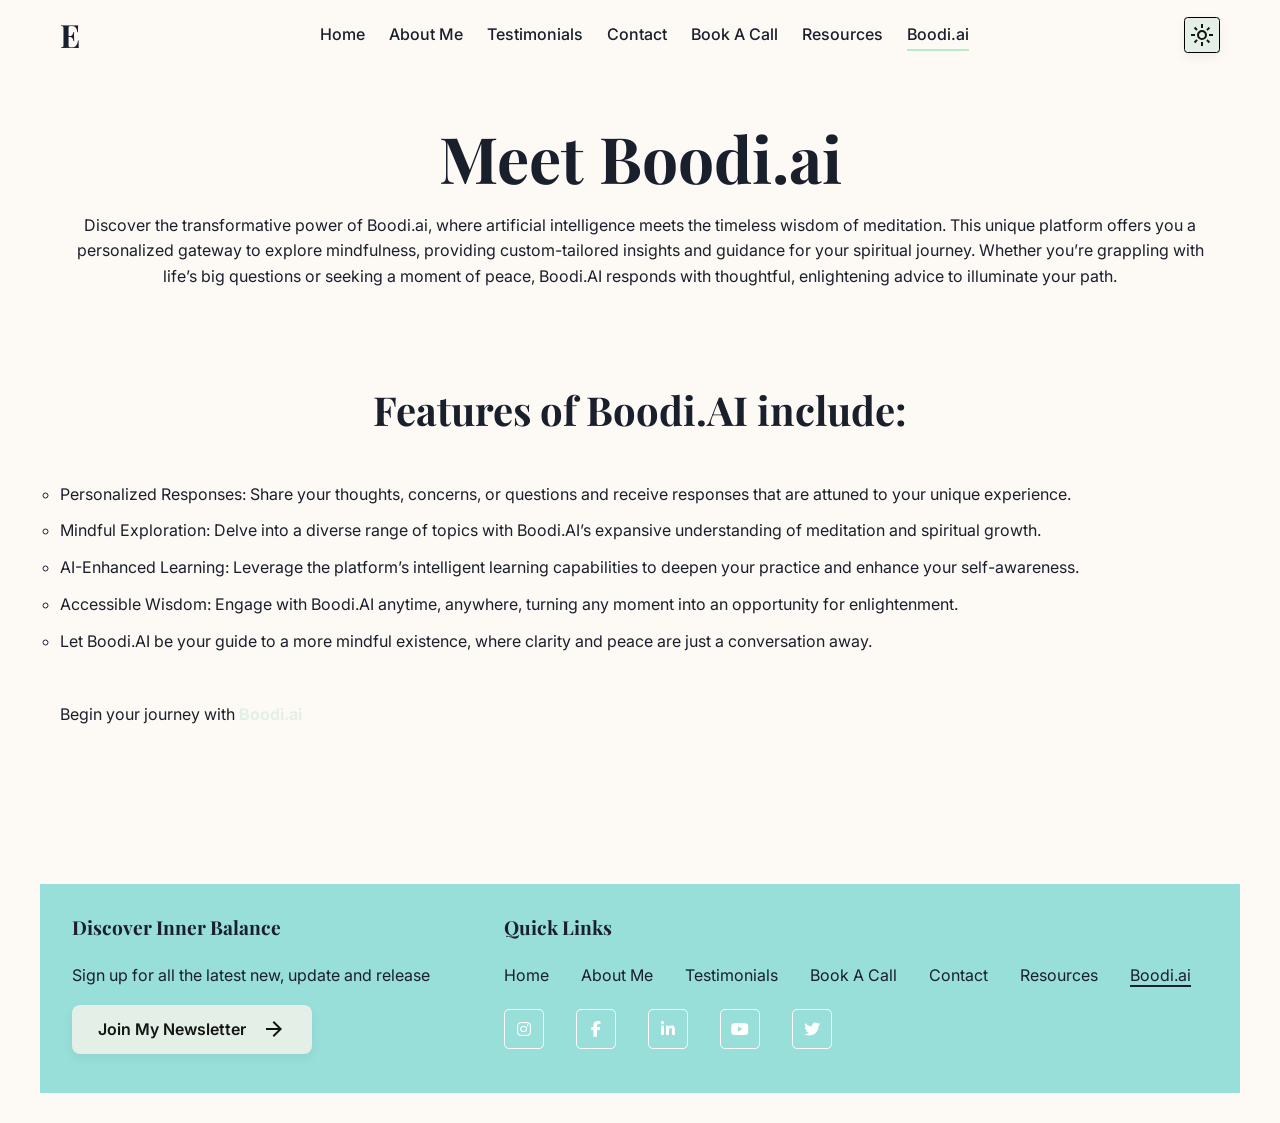
==== boodi.html @ 4331414e "add and commit project files" ====
<!DOCTYPE html>
<html lang="en">
  <head>
    <meta charset="UTF-8" />
    <meta name="viewport" content="width=device-width, initial-scale=1.0" />
    <title>Boodi.ai - Exponential Enlightenment</title>
    <meta name="description" content="Your personal AI meditation guide and mindfulness coach." />
    
    <!-- Google Fonts -->
    <link href="https://fonts.googleapis.com/css2?family=Playfair+Display:wght@400;600;700&family=Inter:wght@300;400;500;600;700&display=swap" rel="stylesheet">
    
    <link rel="stylesheet" href="styles.css">
    <link rel="stylesheet" href="https://cdnjs.cloudflare.com/ajax/libs/font-awesome/6.4.0/css/all.min.css">
    
    <style>
      #features {
        padding-top: 0;
      }
      .feature-list {
        list-style-type: circle;
      }
      .feature-list li {
        margin-bottom: .7rem;
      }
    </style>

  </head>
  <body class="theme-default">
    <!-- Header -->
    <header class="header">
      <div class="container">
        <a href="index.html" class="logo">E</a>
        <nav>
          <ul class="main-nav">
            <li><a href="index.html" >Home</a></li>
            <li><a href="index.html#about-section">About Me</a></li>
            <li><a href="index.html#testimonials">Testimonials</a></li>
            <li><a href="contact.html">Contact</a></li>
            <li><a href="booking.html">Book A Call</a></li>
            <li><a href="resources.html">Resources</a></li>
            
            <li><a class="active" href="boodi.html">Boodi.ai</a></li>
          </ul>
        </nav>
        <span class="theme-switcher">
          <button id="theme-toggle" aria-label="Change theme">
            <svg xmlns="http://www.w3.org/2000/svg" height="24px" viewBox="0 -960 960 960" width="24px" fill="#000000"><path d="M480-360q50 0 85-35t35-85q0-50-35-85t-85-35q-50 0-85 35t-35 85q0 50 35 85t85 35Zm0 80q-83 0-141.5-58.5T280-480q0-83 58.5-141.5T480-680q83 0 141.5 58.5T680-480q0 83-58.5 141.5T480-280ZM200-440H40v-80h160v80Zm720 0H760v-80h160v80ZM440-760v-160h80v160h-80Zm0 720v-160h80v160h-80ZM256-650l-101-97 57-59 96 100-52 56Zm492 496-97-101 53-55 101 97-57 59Zm-98-550 97-101 59 57-100 96-56-52ZM154-212l101-97 55 53-97 101-59-57Zm326-268Z"/></svg>
          </button>
          <div id="theme-menu" class="theme-menu">
            <button data-theme="default" class="theme-option active">
              <span class="color-swatch cream"></span>
              <span>Cream</span>
            </button>
            <button data-theme="ocean" class="theme-option">
              <span class="color-swatch ocean"></span>
              <span>Ocean</span>
            </button>
            <button data-theme="forest" class="theme-option">
              <span class="color-swatch forest"></span>
              <span>Forest</span>
            </button>
            <button data-theme="cosmos" class="theme-option">
              <span class="color-swatch cosmos"></span>
              <span>Cosmos</span>
            </button>
          </div>
        </span>
        <button class="mobile-menu-toggle" aria-label="Menu">
          <span></span>
          <span></span>
          <span></span>
        </button>
        <div class="overlay-block"></div>
      </div>
    </header>

    <!-- Main Content -->
    <main>
      <!-- Hero Section -->
      <section class="section" style="padding-top: 120px;">
        <div class="container text-center">
          <h1 class="fade-in">Meet Boodi.ai</h1>
          <p class="fade-in-delay subtitle max-width">Discover the transformative power of Boodi.ai, where artificial intelligence meets the timeless wisdom of meditation. This unique platform offers you a personalized gateway to explore mindfulness, providing custom-tailored insights and guidance for your spiritual journey. Whether you’re grappling with life’s big questions or seeking a moment of peace, Boodi.AI responds with thoughtful, enlightening advice to illuminate your path.</p>
        </div>
      </section>
      

      <!-- Features Section -->
      <section id="features" class="section animate-on-scroll" >
        <div class="container">
          <h2 class="text-center mb-large">Features of Boodi.AI include:</h2>
          <ul class="feature-list">
            <li>Personalized Responses: Share your thoughts, concerns, or questions and receive responses that are attuned to your unique experience.</li>
            <li>Mindful Exploration: Delve into a diverse range of topics with Boodi.AI’s expansive understanding of meditation and spiritual growth.
            </li>
            <li>AI-Enhanced Learning: Leverage the platform’s intelligent learning capabilities to deepen your practice and enhance your self-awareness.
            </li>
            <li>Accessible Wisdom: Engage with Boodi.AI anytime, anywhere, turning any moment into an opportunity for enlightenment.</li>
            <li>Let Boodi.AI be your guide to a more mindful existence, where clarity and peace are just a conversation away.
            </li>
          </ul>
          <p style="margin-top: 3rem;">Begin your journey with <a href="https://boodi.ai/wisdom?v=1"><b>Boodi.ai</b></a></p>
        </div>
      </section>

      
    </main>

    <!-- Footer -->
    <footer class="footer">
      <div class="container">
        <!-- Upper Footer -->
        <div class="footer-grid">

          <!-- Newsletter Signup -->
          <div class="footer-col">
            <h3>Discover Inner Balance</h3>
            <p>Sign up for all the latest new, update and release</p>
            <a target="_blank" href="https://fullmoonfusion.com" class="btn primary-btn newsletter-btn">Join My Newsletter
              <svg xmlns="http://www.w3.org/2000/svg" height="24px" viewBox="0 -960 960 960" width="24px" fill="#FFFFFF"><path d="M647-440H160v-80h487L423-744l57-56 320 320-320 320-57-56 224-224Z"/></svg>
            </a>
          </div>

          <!-- Quick Links -->
          <div class="footer-col">
            <h3>Quick Links</h3>
            <ul class="footer-links">
              <li><a  href="index.html">Home</a></li>
              <li><a href="index.html#about-section">About Me</a></li>
              <li><a href="index.html#testimonials">Testimonials</a></li>
              <li><a href="booking.html">Book A Call</a></li>
              <li><a href="contact.html">Contact</a></li>
              <li><a href="resources.html">Resources</a></li>
              <li><a class="active" href="boodi.html">Boodi.ai</a></li>
            </ul>

            <!-- socials icons -->
            <ul class="footer-contact">
      
              <li><a href="https://www.instagram.com/david.prorok" target="_blank"><i class="fab fa-instagram"></i></a></li>
              <li><a href="https://facebook.com/the.david.prorok" target="_blank"><i class="fab fa-facebook-f"></i></a></li>
              <li><a href="https://www.linkedin.com/in/davidprorok" target="_blank"><i class="fab fa-linkedin-in"></i></a></li>
              <li><a href="https://youtube.com/@davidprorok?si=w_GPrHZQorE5PMjw" target="_blank"><i class="fab fa-youtube"></i></a></li>
              <li><a href="https://x.com/david_prorok?t=3c5p2fxIxvEWdtD1FRmhCA&s=09" target="_blank"><i class="fab fa-twitter"></i></a></li>

            </ul>
          </div>

      </div>
    </footer>

    <script src="script.js"></script>
    
  </body>
</html>
---- styles.css ----
/* Base Variables */
:root {
  /* Default theme - Cream */
  --background-color: #FDFAF6;
  --text-color: #1A1F2C;
  
  --primary-color: #E4EFE7; /* btn */
  --primary-color-text: #131413; /* btn */
  --primary-color-hover : #b5eec5;
  --primary-color-light: rgba(26, 31, 44, 0.1);
  
  --secondary-color: #FAF1E6;
  --secondary-text: #666;
  --border-color: #e5e5e5;
  --shadow: 0 4px 12px rgba(0,0,0,0.05);
  --footer-color: #98DED9;
  
  /* Common variables across themes */
  --header-height: 70px;
  --border-radius: 8px;
  --transition: all 0.3s ease;
}

/* Ocean Theme */
.theme-ocean {
  --background-color: #e3f2fd;
  --text-color: #0d2b45;
  --secondary-color: #ffffff;
  --primary-color: #1565c0;
  --primary-color-light: rgba(21, 101, 192, 0.1);
  --secondary-color: #bbdefb;
  --secondary-text: #546e7a;
  --border-color: #b3e5fc;

  --primary-color-text: #ffffff; /* btn */
  --primary-color-hover : #3813cb;
  --footer-color: #60bef9;
}

/* Forest Theme */
.theme-forest {
  --background-color: #e8f5e9;
  --text-color: #1b5e20;
  --secondary-color: #ffffff;
  --primary-color: #2e7d32;
  --primary-color-light: rgba(46, 125, 50, 0.1);
  --secondary-color: #c8e6c9;
  --secondary-text: #558b2f;
  --border-color: #a5d6a7;

  --primary-color-text: #ffffff; /* btn */
  --primary-color-hover : #13cb72;
  --footer-color: #51f1b1;
}

/* Cosmos Theme */
.theme-cosmos {
  --background-color: #f3e5f5;
  --text-color: #4a148c;
  --secondary-color: #ffffff;
  --primary-color: #7b1fa2;
  --primary-color-light: rgba(123, 31, 162, 0.1);
  --secondary-color: #e1bee7;
  --secondary-text: #6a1b9a;
  --border-color: #ce93d8;

  --primary-color-text: #ffffff; /* btn */
  --primary-color-hover : #da52df;
  --footer-color: rgb(245, 138, 234);
}

/* Reset & Base Styles */
* {
  margin: 0;
  padding: 0;
  box-sizing: border-box;
}

html {
  scroll-behavior: smooth;
  scroll-padding-top: 5rem;
}

body {
  font-family: 'Inter', sans-serif;
  line-height: 1.6;
  color: var(--text-color);
  background-color: var(--background-color);
  transition: background-color 0.5s ease, color 0.5s ease;
}

h1, h2, h3, h4, h5, h6 {
  font-family: 'Playfair Display', serif;
  margin-bottom: 1rem;
  line-height: 1.2;
}

h1 {
  font-size: 3rem;
}

h2 {
  font-size: 2.5rem;
}

h3 {
  font-size: 1.75rem;
}

h4 {
  font-size: 1.5rem;
}

p {
  margin-bottom: 1rem;
}


a {
  color: var(--primary-color);
  text-decoration: none;
  transition: var(--transition);
}

a:hover {
  color: var(--text-color);
}

img {
  max-width: 100%;
  height: auto;
  display: block;
}

ul {
  list-style: none;
}

button {
  cursor: pointer;
  font-family: 'Inter', sans-serif;
}

/* Utility Classes */
.container {
  width: 100%;
  max-width: 1200px;
  margin: 0 auto;
  padding: 0 20px;
}

.text-center {
  text-align: center;
}

.mb-small {
  margin-bottom: 1rem;
}

.mb-medium {
  margin-bottom: 2rem;
}

.mb-large {
  margin-bottom: 3rem;
}

.light-bg {
  background-color: var(--secondary-color);
}

/* Button Styles */
.btn {
  display: inline-block;
  padding: 12px 24px;
  border-radius: var(--border-radius);
  text-align: center;
  font-weight: 600;
  border: none;
  cursor: pointer;
  transition: var(--transition);
}

.primary-btn {
  background-color: var(--primary-color);
  color: var(--primary-color-text);
  box-shadow: var(--shadow);
}

.primary-btn:hover {
  background-color: var(--primary-color-hover);
  color: var(--primary-color-text);
}

.outline-btn {
  background-color: transparent;
  border: 2px solid var(--primary-color);
  color: var(--primary-color);
}

.outline-btn:hover {
  background-color: var(--primary-color);
  color: #fff;
}

.full-width {
  width: 100%;
}

/* Grid Layouts */
.grid-2 {
  display: grid;
  grid-template-columns: 1fr;
  gap: 2rem;
  align-items: flex-start;
}

.footer-grid {
  display: grid;
  grid-template-columns: 1fr;
  gap: 2rem;
}

/* Responsive Grid */
@media (min-width: 768px) {
  .grid-2 {
    grid-template-columns: 1fr 1fr;
    align-items: center;
  }
  
  .footer-grid {
    grid-template-columns: 25rem 1fr;
  }
}

@media (min-width: 992px) {
  /* .footer-grid {
    grid-template-columns: repeat(4, 1fr);
  } */
}

/* Section Styles */
.section {
  padding: 60px 0;
}

.hero-section {
  min-height: 90vh;
  display: flex;
  align-items: center;
  background-color: var(--background-color);
  padding: 100px 0;
}

.hero-section h1 {
  margin-bottom: 1.5rem;
}
.hero-section .center-align-desc {
  margin-bottom: 3rem;
}

.hero-section a {
  display: flex;
  flex-flow: row nowrap;
  max-width: 25rem;
  margin-left: auto;
  margin-right: auto;
  justify-content: center;
  align-items: center;
  gap: .6rem;
}

.hero-section a svg{
  fill: var(--text-color);
}

.center-align-desc {
  max-width: 50rem;
  margin: 0 auto;
  text-align: left;
}

.btn.primary-btn svg, #theme-toggle svg {
  fill: var(--primary-color-text);
}

/* Header & Navigation */
.header {
  position: fixed;
  top: 0;
  left: 0;
  width: 100%;
  height: var(--header-height);
  background-color: var(--background-color);
  backdrop-filter: blur(5px);
  z-index: 1000;
  transition: var(--transition);
  z-index: 10;
}

.header .container {
  display: flex;
  justify-content: space-between;
  align-items: center;
  height: 100%;
}

.logo {
  font-family: 'Playfair Display', serif;
  font-size: 2rem;
  font-weight: 700;
  color: var(--text-color);
}
.logo:hover {
  font-weight: 300;
  color: var(--text-color);
}

.main-nav {
  align-items: center;

}

.main-nav.show {
  display: flex;
    right: 0;
}

.main-nav li {
  margin-left: 1.5rem;
  position: relative;
}

.main-nav a {
  color: var(--text-color);
  font-weight: 500;
  position: relative;
  padding-bottom: 5px;
}

.main-nav a::after {
  content: '';
  position: absolute;
  bottom: -2px;
  left: 0;
  width: 0;
  height: 2px;
  background-color: var(--primary-color-hover);
  transition: var(--transition);
}

.main-nav a:hover::after,
.main-nav a.active::after {
  width: 100%;
}


/* Theme Switcher */
.theme-switcher {
  position: relative;
}

#theme-toggle {
  background: var(--primary-color);
  border: 1px solid black;
  border-radius: 10%;
  padding: 5px;
  color: var(--text-color);
  display: flex;
  align-items: center;
  justify-content: center;
  box-shadow: var(--shadow);
  transition: background-color 0.3s linear;
}

#theme-toggle:hover {
  background: var(--primary-color-hover);
}

.theme-menu {
  position: absolute;
  top: 100%;
  right: 0;
  width: 180px;
  background-color: var(--secondary-color);
  border-radius: var(--border-radius);
  box-shadow: var(--shadow);
  padding: 10px;
  display: none;
  z-index: 100;
}

.theme-option {
  display: flex;
  align-items: center;
  padding: 8px;
  width: 100%;
  border: none;
  background: none;
  border-radius: 4px;
  text-align: left;
  transition: var(--transition);
}

.theme-option:hover {
  background-color: rgb(235, 224, 224);
}

.theme-option.active {
  background-color: var(--primary-color-light);
}

.color-swatch {
  width: 16px;
  height: 16px;
  border-radius: 50%;
  margin-right: 10px;
}

.cream {
  background-color: #f5f2ea;
  border: 1px solid #e5e5e5;
}

.ocean {
  background-color: #e3f2fd;
  border: 1px solid #b3e5fc;
}

.forest {
  background-color: #e8f5e9;
  border: 1px solid #a5d6a7;
}

.cosmos {
  background-color: #f3e5f5;
  border: 1px solid #ce93d8;
}

.theme-menu.show {
  display: block;
}

/* Mobile Menu */
.mobile-menu-toggle {
  display: block;
  background: none;
  border: none;
  width: 30px;
  height: 20px;
  position: relative;
}

.mobile-menu-toggle span {
  display: block;
  width: 100%;
  height: 2px;
  background-color: var(--text-color);
  position: absolute;
  left: 0;
  transition: var(--transition);
}

.mobile-menu-toggle span:nth-child(1) {
  top: 0;
}

.mobile-menu-toggle span:nth-child(2) {
  top: 9px;
}

.mobile-menu-toggle span:nth-child(3) {
  bottom: 0;
}

.mobile-menu-toggle.active span:nth-child(1) {
  transform: rotate(45deg);
  top: 9px;
}

.mobile-menu-toggle.active span:nth-child(2) {
  opacity: 0;
}

.mobile-menu-toggle.active span:nth-child(3) {
  transform: rotate(-45deg);
  bottom: 9px;
}

.overlay-block {
  background-color: black;
  opacity: 0.2;
  position: fixed;
    top: 4.35rem;
    right: 0;
    left: 0;
    bottom: 0;
  height: 100vh;
  width: 100vw;
  display: none;
}

.overlay-block.show {
  display: block;
}


/* About section */
.about-section-cont {
  display: flex;
  flex-flow: column nowrap;
  align-items: center;
  max-width: 60rem;
  margin: 0 auto;
  margin-bottom: 2rem;
}

.about-section-cont h2 {
  font-size: 1.4rem;
  text-align: center;
  margin: 2.5rem 0;
}

.about-section-cont .image-container {
  max-width: 40rem;
  border: 10px solid var(--primary-color);
}

.about-section-cont .image-container img {
  max-width: 100%;
}

.about-david {
  position: relative;
}

.about-david::after {
  background-color: var(--primary-color);
  content: "";
  height: 100%;
  width: 5px;
  position: absolute;
    top: 0;
    left: -15px;
}

/* services-section */


.services-section .desc{
  align-self: flex-start;
}
.services-section #what-i-do {
  text-align: left;
  font-weight: bold;
  margin-bottom: 1.5;
  margin-top: 0;
  font-size: 1.3rem;
}

/* moon-section */
.moon-section .center-align-desc {
  margin-bottom: 3.5rem;
}

/* Testimonials */
.testimonial-container {
  position: relative;
  overflow: hidden;
  display: flex;
  flex-flow: row nowrap;
  gap: 1rem;

  max-width: 100%;
  margin: 0 auto;
  padding-bottom: 1rem;
  
  mask-image: linear-gradient(to right, transparent, black 10%, black 90%, transparent);
  -webkit-mask-image: linear-gradient(to right, transparent, black 10%, black 90%, transparent);
}

.testimonial-carousel {
  position: relative;
  display: flex;
  flex-flow: row nowrap;
  gap: 1rem;
  animation: carousel-animation 25s linear infinite;
}


@keyframes carousel-animation {
  0% {
    transform: translateX(0%);
  }
  100% {
    transform: translateX(-100%);
  }
}

.testimonial-carousel::-webkit-scrollbar {
  width: 0;
}


.testimonial-card {
  background-color: var(--primary-color);
  color: var(--primary-color-text);
  border-radius: var(--border-radius);
  box-shadow: var(--shadow);
  padding: 2rem;
  position: relative;
  display: flex;
  flex-direction: column;
  align-items: start;
}

.icon-cont {
  position: relative;
}

.icon-cont p {
  min-width: 15rem;
}

.quote-icon {
  position: absolute;
  width: 1.8rem;
  height: auto;
  margin-bottom: 1rem;
}

.quote-icon.right {
  bottom: -30px;
  right: -25px;
}
.quote-icon.left {
  top: -18px;
  left: -35px;
}

.testimonial-author {
  display: flex;
  align-items: center;
  justify-content: center;
  margin-top: 1.5rem;
}

.author-avatar {
  width: 40px;
  height: 40px;
  border-radius: 50%;
  background-color: var(--primary-color-light);
  color: var(--primary-color);
  display: flex;
  align-items: center;
  justify-content: center;
  font-weight: 600;
  margin-right: 1rem;
}

.author-title {
  font-size: 0.9rem;
  color: var(--secondary-text);
  margin-bottom: 0;
}





/* Contact Form */
.contact-form {
  background-color: var(--background-color);
  padding: 2rem;
  /* border-radius: var(--border-radius); */
}

.form-group {
  margin-bottom: 1.5rem;
}

.form-group label {
  display: block;
  margin-bottom: 0.5rem;
  font-weight: 600;
}

.contact-form input,
.contact-form textarea {
  width: 100%;
  padding: 0.75rem;
  border: 1px solid var(--border-color);
  border-radius: var(--border-radius);
  background-color: #fff;
  transition: var(--transition);
}

.contact-form textarea {
  height: 18rem;
}

.contact-form input[type="submit"] {
  background-color: var(--primary-color);
  height: 3rem;
}
.contact-form input[type="submit"]:hover {
  background-color: var(--primary-color-hover);
}

.contact-form input:focus,
.contact-form textarea:focus {
  outline: none;
  border-color: var(--primary-color);
}

.form-status {
  margin-top: 1rem;
  padding: 0.75rem;
  border-radius: var(--border-radius);
  display: none;
}

.form-status.success {
  display: block;
  background-color: #e3f5e6;
  color: #2e7d32;
}

.form-status.error {
  display: block;
  background-color: #fdeded;
  color: #d32f2f;
}

/* Image Styles */
.image-container {
  overflow: hidden;
  border-radius: var(--border-radius);
  box-shadow: var(--shadow);
}

.rounded-image {
  border-radius: var(--border-radius);
  width: 100%;
  height: 100%;
  object-fit: cover;
}

.contact-image {
  max-width: 300px;
  margin-top: 2rem;
}

/* Check List */
.check-list {
  margin-bottom: 2rem;
}

.check-list li {
  padding-left: 30px;
  position: relative;
  margin-bottom: 0.5rem;
}

.check-list li:before {
  content: '';
  position: absolute;
  left: 0;
  top: 8px;
  width: 18px;
  height: 18px;
  background-image: url("data:image/svg+xml,%3Csvg xmlns='http://www.w3.org/2000/svg' fill='none' viewBox='0 0 24 24' stroke='currentColor'%3E%3Cpath stroke-linecap='round' stroke-linejoin='round' stroke-width='2' d='M5 13l4 4L19 7'%3E%3C/path%3E%3C/svg%3E");
  background-size: contain;
  background-repeat: no-repeat;
  color: var(--primary-color);
}

/* Contact Info List */
.contact-info-list {
  margin-bottom: 2rem;
}

.contact-info {
  display: flex;
  align-items: center;
  margin-bottom: 1rem;
  
}
.contact-info a {
  color: var(--text-color);
}

.contact-info svg {
  margin-right: 0.75rem;
  color: var(--text-color);
}

/* Footer Styles */
.footer {
  padding: 60px 0 30px;
}

.footer .container {
  background-color: var(--footer-color);
  padding: 2rem;
}


.footer-col h3 {
  margin-bottom: 1.5rem;
  font-size: 1.2rem;
}

.footer-links, .footer-contact {
  display: flex;
  flex-flow: row wrap;
  gap: 2rem;
}

.footer-links li {
  margin-bottom: 0.75rem;
}

.footer-links a {
  color: var(--text-color);
}

.footer-links a.active {
  border-bottom: 2px solid var(--text-color);
}

.footer-links a:hover {
  border-bottom: 2px solid var(--text-color);
}

.footer-contact {
  margin-top: .5rem;
}

.footer-contact li {
  margin-bottom: 0.75rem;
}

.footer-contact a {
  display: flex;
  align-items: center;
  justify-content: center;
  color: var(--text-color);
  width: 40px;
  height: 40px;
  border: 1px solid white;
  border-radius: 5px;
}

.footer-contact a i {
  color: white;
}

.footer-contact a:hover {
  background-color: var(--primary-color-hover);
}

.footer-bottom {
  margin-top: 2rem;
  padding-top: 1.5rem;
  border-top: 1px solid var(--border-color);
  display: flex;
  flex-direction: column;
  align-items: center;
  text-align: center;
}

.footer-legal {
  margin-top: 1rem;
  display: flex;
  gap: 1.5rem;
}

/* Newsletter Form */
.newsletter-btn {
  background-color: var(--primary-color);
  display: flex;
  gap: 1rem;
  justify-content: center;
  align-items: center;
  max-width: 15rem;
}

.newsletter-btn svg {
  fill: var(--text-color);
}


/* Animations */
@keyframes fadeIn {
  from {
    opacity: 0;
    transform: translateY(20px);
  }
  to {
    opacity: 1;
    transform: translateY(0);
  }
}

.fade-in {
  animation: fadeIn 0.8s ease forwards;
}

.fade-in-delay {
  animation: fadeIn 0.8s ease 0.2s forwards;
  opacity: 0;
}

.fade-in-delay-2 {
  animation: fadeIn 0.8s ease 0.4s forwards;
  opacity: 0;
}

.animate-on-scroll {
  opacity: 0;
  transform: translateY(30px);
  transition: opacity 0.6s ease, transform 0.6s ease;
}

.animate-on-scroll.show {
  opacity: 1;
  transform: translateY(0);
}

/* Media Queries */
@media (max-width: 360px) {
  h1 {
    font-size: 2.5rem;
  }
}

@media (max-width: 992px) {
  .header .container {
    justify-content: start;
  }
  .logo {
    margin-right: auto;
  }

  #theme-toggle {
    padding: 3px;
    margin-right: 2.5rem;
  }

  .main-nav {
    position: fixed;
      top: 4.35rem;
      right: -100%;
      width: 70vw;
      height: 100vh;
      max-width: 20rem;
    flex-flow: column;
    align-items: center;
    background-color: var(--background-color);
    transition: all 0.4s linear;
    z-index: 10;
  }

  .main-nav li a{
    display: block;
    padding: .7rem;
  }


}

@media (min-width: 768px) {
  h1 {
    font-size: 3.5rem;
  }
  
  .newsletter-form {
    flex-direction: row;
  }
  
  .newsletter-form input {
    margin-right: 0.75rem;
    margin-bottom: 0;
    flex: 1;
  }
  
  .footer-bottom {
    flex-direction: row;
    justify-content: space-between;
    text-align: left;
  }
  
  .footer-legal {
    margin-top: 0;
  }
  
  .contact-image {
    margin-top: 0;
  }
}

@media (min-width: 992px) {
  .section {
    padding: 80px 0;
  }
  
  h1 {
    font-size: 4rem;
  }
  
  .main-nav {
    display: flex;
  }
  
  .mobile-menu-toggle {
    display: none;
  }
}
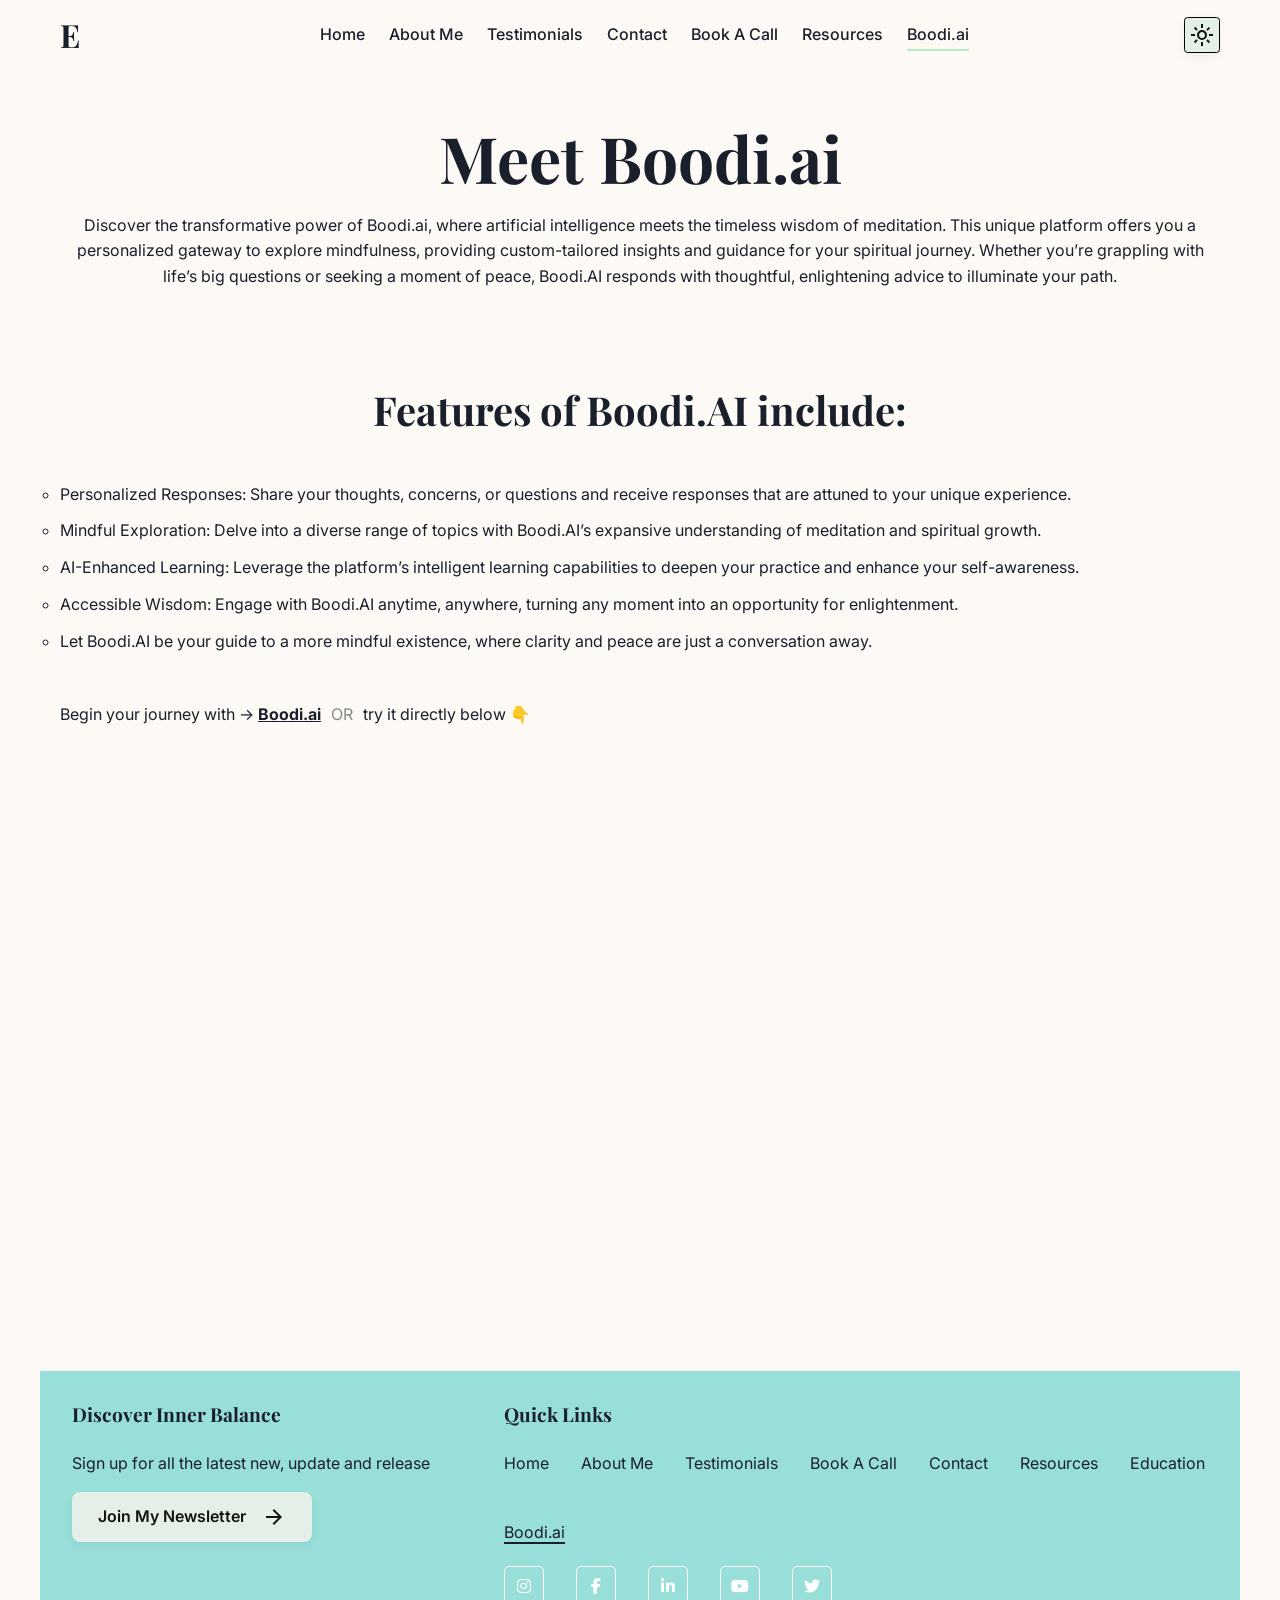
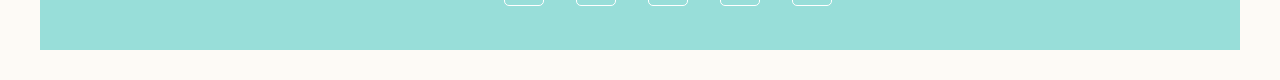
==== commit 311569e8: "fixes content typo and create exponetial education" ====
--- a/boodi.html
+++ b/boodi.html
@@ -100,7 +100,8 @@
             <li>Let Boodi.AI be your guide to a more mindful existence, where clarity and peace are just a conversation away.
             </li>
           </ul>
-          <p style="margin-top: 3rem;">Begin your journey with <a href="https://boodi.ai/wisdom?v=1"><b>Boodi.ai</b></a></p>
+          <p style="margin-top: 3rem;">Begin your journey with &rightarrow; <a style="color: var(--text-color); text-decoration: underline" href="https://boodi.ai/wisdom?v=1"><b>Boodi.ai</b></a><span style="padding: 0 10px; color: #888;">OR</span>try it directly below 👇</p>
+          <iframe src="https://boodi.ai/wisdom?v=1" frameborder="0" style="width: 100%; height: 30rem;">This</iframe>
         </div>
       </section>
 
@@ -132,6 +133,7 @@
               <li><a href="booking.html">Book A Call</a></li>
               <li><a href="contact.html">Contact</a></li>
               <li><a href="resources.html">Resources</a></li>
+              <li><a href="exponential-education.html">Education</a></li>
               <li><a class="active" href="boodi.html">Boodi.ai</a></li>
             </ul>
 
--- a/styles.css
+++ b/styles.css
@@ -798,7 +798,7 @@
 
 /* Footer Styles */
 .footer {
-  padding: 60px 0 30px;
+  padding: 60px 0 0px;
 }
 
 .footer .container {
@@ -972,6 +972,10 @@
 }
 
 @media (min-width: 768px) {
+  .footer {
+  padding-bottom: 30px;
+  }
+
   h1 {
     font-size: 3.5rem;
   }
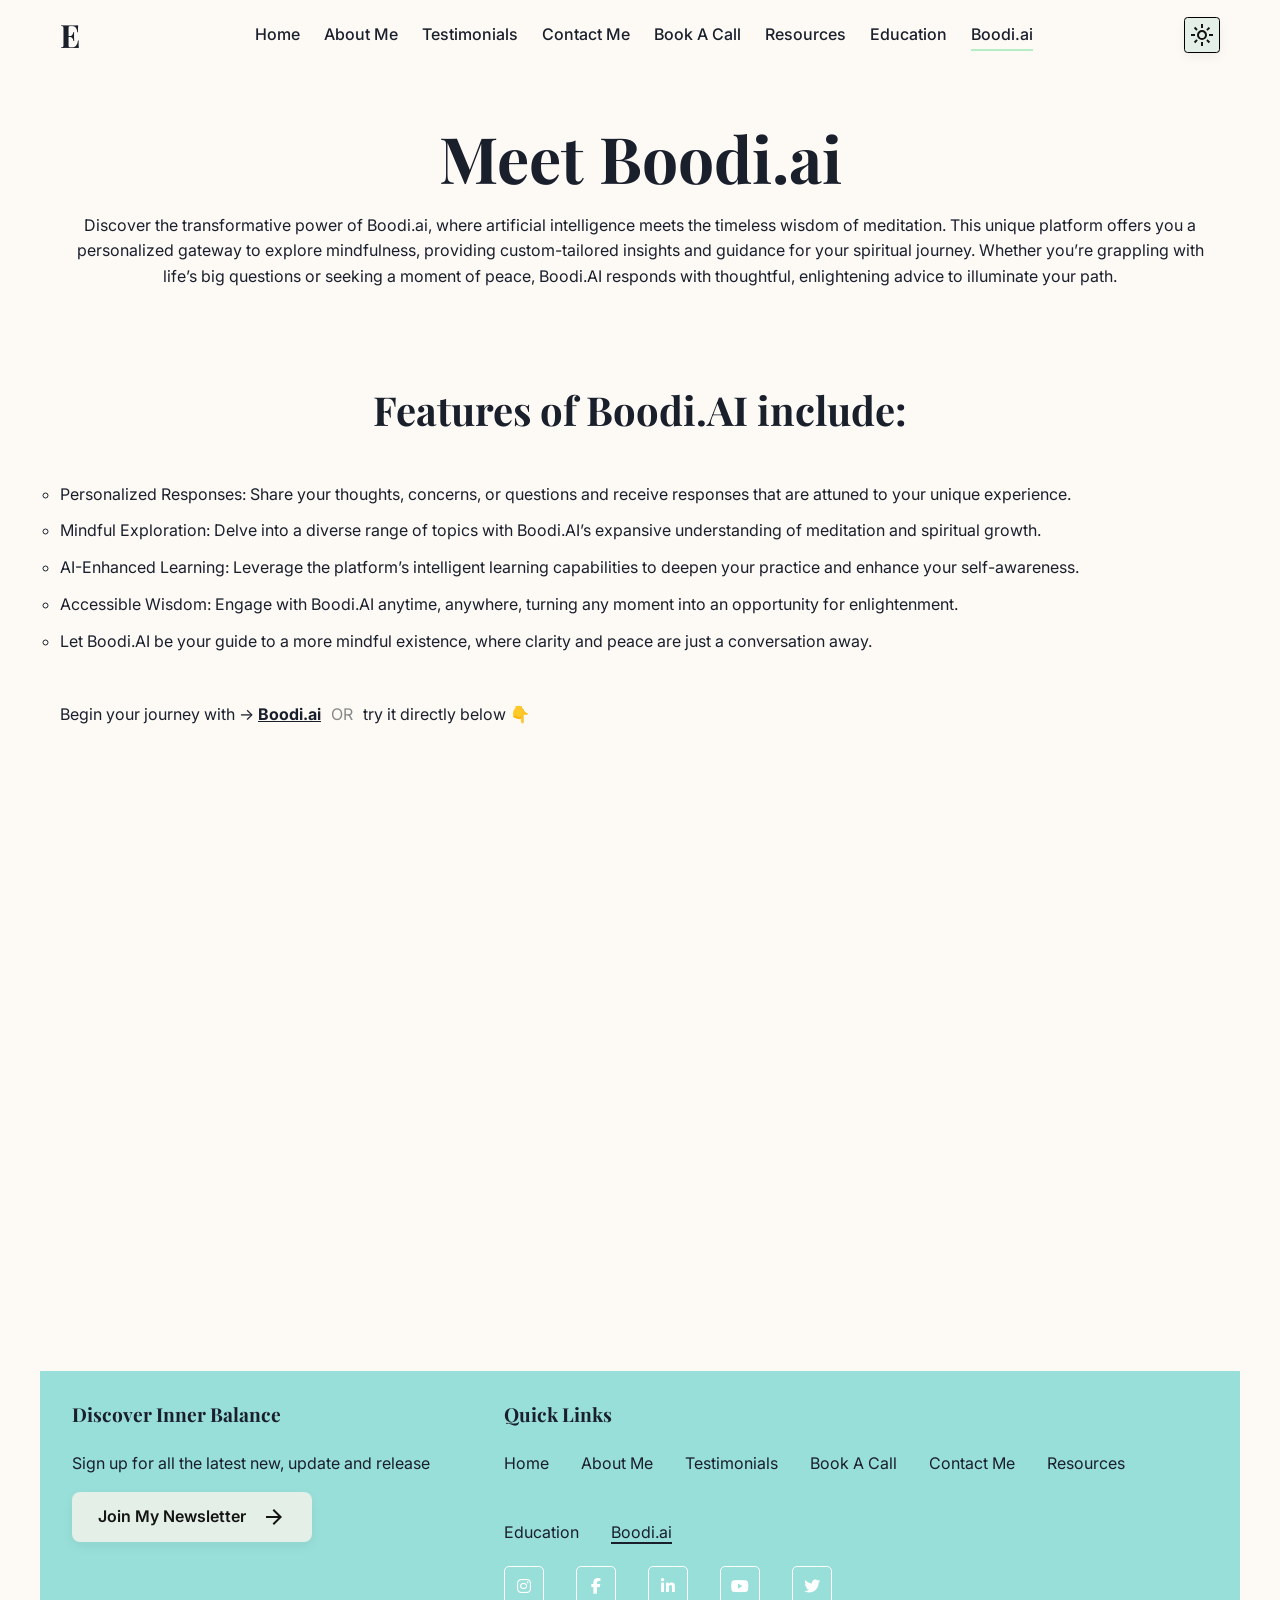
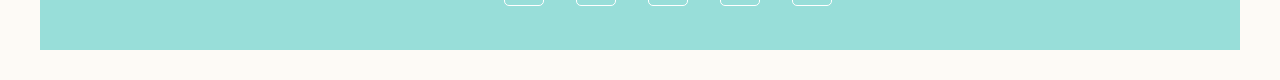
==== commit a193b4f2: "Refactor: Improved the mobile navbar toggling functionality. Removed contact page and also fix broke" ====
--- a/boodi.html
+++ b/boodi.html
@@ -1,18 +1,25 @@
-
-<!DOCTYPE html>
+<!doctype html>
 <html lang="en">
   <head>
     <meta charset="UTF-8" />
     <meta name="viewport" content="width=device-width, initial-scale=1.0" />
     <title>Boodi.ai - Exponential Enlightenment</title>
-    <meta name="description" content="Your personal AI meditation guide and mindfulness coach." />
-    
-    <!-- Google Fonts -->
-    <link href="https://fonts.googleapis.com/css2?family=Playfair+Display:wght@400;600;700&family=Inter:wght@300;400;500;600;700&display=swap" rel="stylesheet">
-    
-    <link rel="stylesheet" href="styles.css">
-    <link rel="stylesheet" href="https://cdnjs.cloudflare.com/ajax/libs/font-awesome/6.4.0/css/all.min.css">
-    
+    <meta
+      name="description"
+      content="Your personal AI meditation guide and mindfulness coach."
+    />
+
+    <link
+      href="https://fonts.googleapis.com/css2?family=Playfair+Display:wght@400;600;700&family=Inter:wght@300;400;500;600;700&display=swap"
+      rel="stylesheet"
+    />
+
+    <link rel="stylesheet" href="styles.css" />
+    <link
+      rel="stylesheet"
+      href="https://cdnjs.cloudflare.com/ajax/libs/font-awesome/6.4.0/css/all.min.css"
+    />
+
     <style>
       #features {
         padding-top: 0;
@@ -21,10 +28,9 @@
         list-style-type: circle;
       }
       .feature-list li {
-        margin-bottom: .7rem;
+        margin-bottom: 0.7rem;
       }
     </style>
-
   </head>
   <body class="theme-default">
     <!-- Header -->
@@ -33,19 +39,29 @@
         <a href="index.html" class="logo">E</a>
         <nav>
           <ul class="main-nav">
-            <li><a href="index.html" >Home</a></li>
+            <li><a href="index.html">Home</a></li>
             <li><a href="index.html#about-section">About Me</a></li>
             <li><a href="index.html#testimonials">Testimonials</a></li>
-            <li><a href="contact.html">Contact</a></li>
+            <li><a href="index.html#contact-section">Contact Me</a></li>
             <li><a href="booking.html">Book A Call</a></li>
             <li><a href="resources.html">Resources</a></li>
-            
+            <li><a href="exponential-education.html">Education</a></li>
             <li><a class="active" href="boodi.html">Boodi.ai</a></li>
           </ul>
         </nav>
         <span class="theme-switcher">
           <button id="theme-toggle" aria-label="Change theme">
-            <svg xmlns="http://www.w3.org/2000/svg" height="24px" viewBox="0 -960 960 960" width="24px" fill="#000000"><path d="M480-360q50 0 85-35t35-85q0-50-35-85t-85-35q-50 0-85 35t-35 85q0 50 35 85t85 35Zm0 80q-83 0-141.5-58.5T280-480q0-83 58.5-141.5T480-680q83 0 141.5 58.5T680-480q0 83-58.5 141.5T480-280ZM200-440H40v-80h160v80Zm720 0H760v-80h160v80ZM440-760v-160h80v160h-80Zm0 720v-160h80v160h-80ZM256-650l-101-97 57-59 96 100-52 56Zm492 496-97-101 53-55 101 97-57 59Zm-98-550 97-101 59 57-100 96-56-52ZM154-212l101-97 55 53-97 101-59-57Zm326-268Z"/></svg>
+            <svg
+              xmlns="http://www.w3.org/2000/svg"
+              height="24px"
+              viewBox="0 -960 960 960"
+              width="24px"
+              fill="#000000"
+            >
+              <path
+                d="M480-360q50 0 85-35t35-85q0-50-35-85t-85-35q-50 0-85 35t-35 85q0 50 35 85t85 35Zm0 80q-83 0-141.5-58.5T280-480q0-83 58.5-141.5T480-680q83 0 141.5 58.5T680-480q0 83-58.5 141.5T480-280ZM200-440H40v-80h160v80Zm720 0H760v-80h160v80ZM440-760v-160h80v160h-80Zm0 720v-160h80v160h-80ZM256-650l-101-97 57-59 96 100-52 56Zm492 496-97-101 53-55 101 97-57 59Zm-98-550 97-101 59 57-100 96-56-52ZM154-212l101-97 55 53-97 101-59-57Zm326-268Z"
+              />
+            </svg>
           </button>
           <div id="theme-menu" class="theme-menu">
             <button data-theme="default" class="theme-option active">
@@ -78,48 +94,93 @@
     <!-- Main Content -->
     <main>
       <!-- Hero Section -->
-      <section class="section" style="padding-top: 120px;">
+      <section class="section" style="padding-top: 120px">
         <div class="container text-center">
           <h1 class="fade-in">Meet Boodi.ai</h1>
-          <p class="fade-in-delay subtitle max-width">Discover the transformative power of Boodi.ai, where artificial intelligence meets the timeless wisdom of meditation. This unique platform offers you a personalized gateway to explore mindfulness, providing custom-tailored insights and guidance for your spiritual journey. Whether you’re grappling with life’s big questions or seeking a moment of peace, Boodi.AI responds with thoughtful, enlightening advice to illuminate your path.</p>
+          <p class="fade-in-delay subtitle max-width">
+            Discover the transformative power of Boodi.ai, where artificial
+            intelligence meets the timeless wisdom of meditation. This unique
+            platform offers you a personalized gateway to explore mindfulness,
+            providing custom-tailored insights and guidance for your spiritual
+            journey. Whether you’re grappling with life’s big questions or
+            seeking a moment of peace, Boodi.AI responds with thoughtful,
+            enlightening advice to illuminate your path.
+          </p>
         </div>
       </section>
-      
 
       <!-- Features Section -->
-      <section id="features" class="section animate-on-scroll" >
+      <section id="features" class="section animate-on-scroll">
         <div class="container">
           <h2 class="text-center mb-large">Features of Boodi.AI include:</h2>
           <ul class="feature-list">
-            <li>Personalized Responses: Share your thoughts, concerns, or questions and receive responses that are attuned to your unique experience.</li>
-            <li>Mindful Exploration: Delve into a diverse range of topics with Boodi.AI’s expansive understanding of meditation and spiritual growth.
-            </li>
-            <li>AI-Enhanced Learning: Leverage the platform’s intelligent learning capabilities to deepen your practice and enhance your self-awareness.
-            </li>
-            <li>Accessible Wisdom: Engage with Boodi.AI anytime, anywhere, turning any moment into an opportunity for enlightenment.</li>
-            <li>Let Boodi.AI be your guide to a more mindful existence, where clarity and peace are just a conversation away.
+            <li>
+              Personalized Responses: Share your thoughts, concerns, or
+              questions and receive responses that are attuned to your unique
+              experience.
+            </li>
+            <li>
+              Mindful Exploration: Delve into a diverse range of topics with
+              Boodi.AI’s expansive understanding of meditation and spiritual
+              growth.
+            </li>
+            <li>
+              AI-Enhanced Learning: Leverage the platform’s intelligent learning
+              capabilities to deepen your practice and enhance your
+              self-awareness.
+            </li>
+            <li>
+              Accessible Wisdom: Engage with Boodi.AI anytime, anywhere, turning
+              any moment into an opportunity for enlightenment.
+            </li>
+            <li>
+              Let Boodi.AI be your guide to a more mindful existence, where
+              clarity and peace are just a conversation away.
             </li>
           </ul>
-          <p style="margin-top: 3rem;">Begin your journey with &rightarrow; <a style="color: var(--text-color); text-decoration: underline" href="https://boodi.ai/wisdom?v=1"><b>Boodi.ai</b></a><span style="padding: 0 10px; color: #888;">OR</span>try it directly below 👇</p>
-          <iframe src="https://boodi.ai/wisdom?v=1" frameborder="0" style="width: 100%; height: 30rem;">This</iframe>
+          <p style="margin-top: 3rem">
+            Begin your journey with &rightarrow;
+            <a
+              style="color: var(--text-color); text-decoration: underline"
+              href="https://boodi.ai/wisdom?v=1"
+              ><b>Boodi.ai</b></a
+            ><span style="padding: 0 10px; color: #888">OR</span>try it directly
+            below 👇
+          </p>
+          <iframe
+            src="https://boodi.ai/wisdom?v=1"
+            frameborder="0"
+            style="width: 100%; height: 30rem"
+            >This</iframe
+          >
         </div>
       </section>
-
-      
     </main>
 
     <!-- Footer -->
     <footer class="footer">
       <div class="container">
-        <!-- Upper Footer -->
         <div class="footer-grid">
-
           <!-- Newsletter Signup -->
           <div class="footer-col">
             <h3>Discover Inner Balance</h3>
             <p>Sign up for all the latest new, update and release</p>
-            <a target="_blank" href="https://fullmoonfusion.com" class="btn primary-btn newsletter-btn">Join My Newsletter
-              <svg xmlns="http://www.w3.org/2000/svg" height="24px" viewBox="0 -960 960 960" width="24px" fill="#FFFFFF"><path d="M647-440H160v-80h487L423-744l57-56 320 320-320 320-57-56 224-224Z"/></svg>
+            <a
+              target="_blank"
+              href="https://fullmoonfusion.com"
+              class="btn primary-btn newsletter-btn"
+              >Join My Newsletter
+              <svg
+                xmlns="http://www.w3.org/2000/svg"
+                height="24px"
+                viewBox="0 -960 960 960"
+                width="24px"
+                fill="#FFFFFF"
+              >
+                <path
+                  d="M647-440H160v-80h487L423-744l57-56 320 320-320 320-57-56 224-224Z"
+                />
+              </svg>
             </a>
           </div>
 
@@ -127,11 +188,11 @@
           <div class="footer-col">
             <h3>Quick Links</h3>
             <ul class="footer-links">
-              <li><a  href="index.html">Home</a></li>
+              <li><a href="index.html">Home</a></li>
               <li><a href="index.html#about-section">About Me</a></li>
               <li><a href="index.html#testimonials">Testimonials</a></li>
               <li><a href="booking.html">Book A Call</a></li>
-              <li><a href="contact.html">Contact</a></li>
+              <li><a href="index.html#contact-section">Contact Me</a></li>
               <li><a href="resources.html">Resources</a></li>
               <li><a href="exponential-education.html">Education</a></li>
               <li><a class="active" href="boodi.html">Boodi.ai</a></li>
@@ -139,20 +200,43 @@
 
             <!-- socials icons -->
             <ul class="footer-contact">
-      
-              <li><a href="https://www.instagram.com/david.prorok" target="_blank"><i class="fab fa-instagram"></i></a></li>
-              <li><a href="https://facebook.com/the.david.prorok" target="_blank"><i class="fab fa-facebook-f"></i></a></li>
-              <li><a href="https://www.linkedin.com/in/davidprorok" target="_blank"><i class="fab fa-linkedin-in"></i></a></li>
-              <li><a href="https://youtube.com/@davidprorok?si=w_GPrHZQorE5PMjw" target="_blank"><i class="fab fa-youtube"></i></a></li>
-              <li><a href="https://x.com/david_prorok?t=3c5p2fxIxvEWdtD1FRmhCA&s=09" target="_blank"><i class="fab fa-twitter"></i></a></li>
-
+              <li>
+                <a href="https://www.instagram.com/david.prorok" target="_blank"
+                  ><i class="fab fa-instagram"></i
+                ></a>
+              </li>
+              <li>
+                <a href="https://facebook.com/the.david.prorok" target="_blank"
+                  ><i class="fab fa-facebook-f"></i
+                ></a>
+              </li>
+              <li>
+                <a
+                  href="https://www.linkedin.com/in/davidprorok"
+                  target="_blank"
+                  ><i class="fab fa-linkedin-in"></i
+                ></a>
+              </li>
+              <li>
+                <a
+                  href="https://youtube.com/@davidprorok?si=w_GPrHZQorE5PMjw"
+                  target="_blank"
+                  ><i class="fab fa-youtube"></i
+                ></a>
+              </li>
+              <li>
+                <a
+                  href="https://x.com/david_prorok?t=3c5p2fxIxvEWdtD1FRmhCA&s=09"
+                  target="_blank"
+                  ><i class="fab fa-twitter"></i
+                ></a>
+              </li>
             </ul>
           </div>
-
+        </div>
       </div>
     </footer>
 
     <script src="script.js"></script>
-    
   </body>
 </html>
--- a/styles.css
+++ b/styles.css
@@ -1,21 +1,21 @@
-
 /* Base Variables */
 :root {
   /* Default theme - Cream */
-  --background-color: #FDFAF6;
-  --text-color: #1A1F2C;
-  
-  --primary-color: #E4EFE7; /* btn */
-  --primary-color-text: #131413; /* btn */
-  --primary-color-hover : #b5eec5;
+  --background-color: #fdfaf6;
+  --text-color: #1a1f2c;
+
+  --primary-color: #e4efe7;
+  --link-primary-color: #2c6c3c;
+  --primary-color-text: #131413;
+  --primary-color-hover: #b5eec5;
   --primary-color-light: rgba(26, 31, 44, 0.1);
-  
-  --secondary-color: #FAF1E6;
+
+  --secondary-color: #faf1e6;
   --secondary-text: #666;
   --border-color: #e5e5e5;
-  --shadow: 0 4px 12px rgba(0,0,0,0.05);
-  --footer-color: #98DED9;
-  
+  --shadow: 0 4px 12px rgba(0, 0, 0, 0.05);
+  --footer-color: #98ded9;
+
   /* Common variables across themes */
   --header-height: 70px;
   --border-radius: 8px;
@@ -28,13 +28,14 @@
   --text-color: #0d2b45;
   --secondary-color: #ffffff;
   --primary-color: #1565c0;
+  --link-primary-color: #1565c0;
   --primary-color-light: rgba(21, 101, 192, 0.1);
   --secondary-color: #bbdefb;
   --secondary-text: #546e7a;
   --border-color: #b3e5fc;
 
-  --primary-color-text: #ffffff; /* btn */
-  --primary-color-hover : #3813cb;
+  --primary-color-text: #ffffff;
+  --primary-color-hover: #3813cb;
   --footer-color: #60bef9;
 }
 
@@ -44,13 +45,14 @@
   --text-color: #1b5e20;
   --secondary-color: #ffffff;
   --primary-color: #2e7d32;
+  --link-primary-color: #2e7d32;
   --primary-color-light: rgba(46, 125, 50, 0.1);
   --secondary-color: #c8e6c9;
   --secondary-text: #558b2f;
   --border-color: #a5d6a7;
 
-  --primary-color-text: #ffffff; /* btn */
-  --primary-color-hover : #13cb72;
+  --primary-color-text: #ffffff;
+  --primary-color-hover: #13cb72;
   --footer-color: #51f1b1;
 }
 
@@ -60,13 +62,14 @@
   --text-color: #4a148c;
   --secondary-color: #ffffff;
   --primary-color: #7b1fa2;
+  --link-primary-color: #7b1fa2;
   --primary-color-light: rgba(123, 31, 162, 0.1);
   --secondary-color: #e1bee7;
   --secondary-text: #6a1b9a;
   --border-color: #ce93d8;
 
-  --primary-color-text: #ffffff; /* btn */
-  --primary-color-hover : #da52df;
+  --primary-color-text: #ffffff;
+  --primary-color-hover: #da52df;
   --footer-color: rgb(245, 138, 234);
 }
 
@@ -83,15 +86,22 @@
 }
 
 body {
-  font-family: 'Inter', sans-serif;
+  font-family: "Inter", sans-serif;
   line-height: 1.6;
   color: var(--text-color);
   background-color: var(--background-color);
-  transition: background-color 0.5s ease, color 0.5s ease;
-}
-
-h1, h2, h3, h4, h5, h6 {
-  font-family: 'Playfair Display', serif;
+  transition:
+    background-color 0.5s ease,
+    color 0.5s ease;
+}
+
+h1,
+h2,
+h3,
+h4,
+h5,
+h6 {
+  font-family: "Playfair Display", serif;
   margin-bottom: 1rem;
   line-height: 1.2;
 }
@@ -116,9 +126,8 @@
   margin-bottom: 1rem;
 }
 
-
 a {
-  color: var(--primary-color);
+  color: var(--link-primary-color);
   text-decoration: none;
   transition: var(--transition);
 }
@@ -139,7 +148,7 @@
 
 button {
   cursor: pointer;
-  font-family: 'Inter', sans-serif;
+  font-family: "Inter", sans-serif;
 }
 
 /* Utility Classes */
@@ -228,7 +237,7 @@
     grid-template-columns: 1fr 1fr;
     align-items: center;
   }
-  
+
   .footer-grid {
     grid-template-columns: 25rem 1fr;
   }
@@ -268,10 +277,10 @@
   margin-right: auto;
   justify-content: center;
   align-items: center;
-  gap: .6rem;
-}
-
-.hero-section a svg{
+  gap: 0.6rem;
+}
+
+.hero-section a svg {
   fill: var(--text-color);
 }
 
@@ -281,7 +290,8 @@
   text-align: left;
 }
 
-.btn.primary-btn svg, #theme-toggle svg {
+.btn.primary-btn svg,
+#theme-toggle svg {
   fill: var(--primary-color-text);
 }
 
@@ -307,7 +317,7 @@
 }
 
 .logo {
-  font-family: 'Playfair Display', serif;
+  font-family: "Playfair Display", serif;
   font-size: 2rem;
   font-weight: 700;
   color: var(--text-color);
@@ -319,12 +329,11 @@
 
 .main-nav {
   align-items: center;
-
 }
 
 .main-nav.show {
   display: flex;
-    right: 0;
+  right: 0;
 }
 
 .main-nav li {
@@ -340,7 +349,7 @@
 }
 
 .main-nav a::after {
-  content: '';
+  content: "";
   position: absolute;
   bottom: -2px;
   left: 0;
@@ -354,7 +363,6 @@
 .main-nav a.active::after {
   width: 100%;
 }
-
 
 /* Theme Switcher */
 .theme-switcher {
@@ -492,10 +500,10 @@
   background-color: black;
   opacity: 0.2;
   position: fixed;
-    top: 4.35rem;
-    right: 0;
-    left: 0;
-    bottom: 0;
+  top: 4.35rem;
+  right: 0;
+  left: 0;
+  bottom: 0;
   height: 100vh;
   width: 100vw;
   display: none;
@@ -504,7 +512,6 @@
 .overlay-block.show {
   display: block;
 }
-
 
 /* About section */
 .about-section-cont {
@@ -541,14 +548,13 @@
   height: 100%;
   width: 5px;
   position: absolute;
-    top: 0;
-    left: -15px;
+  top: 0;
+  left: -15px;
 }
 
 /* services-section */
 
-
-.services-section .desc{
+.services-section .desc {
   align-self: flex-start;
 }
 .services-section #what-i-do {
@@ -575,9 +581,21 @@
   max-width: 100%;
   margin: 0 auto;
   padding-bottom: 1rem;
-  
-  mask-image: linear-gradient(to right, transparent, black 10%, black 90%, transparent);
-  -webkit-mask-image: linear-gradient(to right, transparent, black 10%, black 90%, transparent);
+
+  mask-image: linear-gradient(
+    to right,
+    transparent,
+    black 10%,
+    black 90%,
+    transparent
+  );
+  -webkit-mask-image: linear-gradient(
+    to right,
+    transparent,
+    black 10%,
+    black 90%,
+    transparent
+  );
 }
 
 .testimonial-carousel {
@@ -588,7 +606,6 @@
   animation: carousel-animation 25s linear infinite;
 }
 
-
 @keyframes carousel-animation {
   0% {
     transform: translateX(0%);
@@ -601,7 +618,6 @@
 .testimonial-carousel::-webkit-scrollbar {
   width: 0;
 }
-
 
 .testimonial-card {
   background-color: var(--primary-color);
@@ -664,10 +680,6 @@
   color: var(--secondary-text);
   margin-bottom: 0;
 }
-
-
-
-
 
 /* Contact Form */
 .contact-form {
@@ -764,7 +776,7 @@
 }
 
 .check-list li:before {
-  content: '';
+  content: "";
   position: absolute;
   left: 0;
   top: 8px;
@@ -785,7 +797,6 @@
   display: flex;
   align-items: center;
   margin-bottom: 1rem;
-  
 }
 .contact-info a {
   color: var(--text-color);
@@ -806,13 +817,13 @@
   padding: 2rem;
 }
 
-
 .footer-col h3 {
   margin-bottom: 1.5rem;
   font-size: 1.2rem;
 }
 
-.footer-links, .footer-contact {
+.footer-links,
+.footer-contact {
   display: flex;
   flex-flow: row wrap;
   gap: 2rem;
@@ -835,7 +846,7 @@
 }
 
 .footer-contact {
-  margin-top: .5rem;
+  margin-top: 0.5rem;
 }
 
 .footer-contact li {
@@ -891,7 +902,6 @@
   fill: var(--text-color);
 }
 
-
 /* Animations */
 @keyframes fadeIn {
   from {
@@ -921,7 +931,9 @@
 .animate-on-scroll {
   opacity: 0;
   transform: translateY(30px);
-  transition: opacity 0.6s ease, transform 0.6s ease;
+  transition:
+    opacity 0.6s ease,
+    transform 0.6s ease;
 }
 
 .animate-on-scroll.show {
@@ -951,11 +963,11 @@
 
   .main-nav {
     position: fixed;
-      top: 4.35rem;
-      right: -100%;
-      width: 70vw;
-      height: 100vh;
-      max-width: 20rem;
+    top: 4.35rem;
+    right: -100%;
+    width: 70vw;
+    height: 100vh;
+    max-width: 20rem;
     flex-flow: column;
     align-items: center;
     background-color: var(--background-color);
@@ -963,43 +975,41 @@
     z-index: 10;
   }
 
-  .main-nav li a{
+  .main-nav li a {
     display: block;
-    padding: .7rem;
-  }
-
-
+    padding: 0.7rem;
+  }
 }
 
 @media (min-width: 768px) {
   .footer {
-  padding-bottom: 30px;
+    padding-bottom: 30px;
   }
 
   h1 {
     font-size: 3.5rem;
   }
-  
+
   .newsletter-form {
     flex-direction: row;
   }
-  
+
   .newsletter-form input {
     margin-right: 0.75rem;
     margin-bottom: 0;
     flex: 1;
   }
-  
+
   .footer-bottom {
     flex-direction: row;
     justify-content: space-between;
     text-align: left;
   }
-  
+
   .footer-legal {
     margin-top: 0;
   }
-  
+
   .contact-image {
     margin-top: 0;
   }
@@ -1009,15 +1019,15 @@
   .section {
     padding: 80px 0;
   }
-  
+
   h1 {
     font-size: 4rem;
   }
-  
+
   .main-nav {
     display: flex;
   }
-  
+
   .mobile-menu-toggle {
     display: none;
   }
